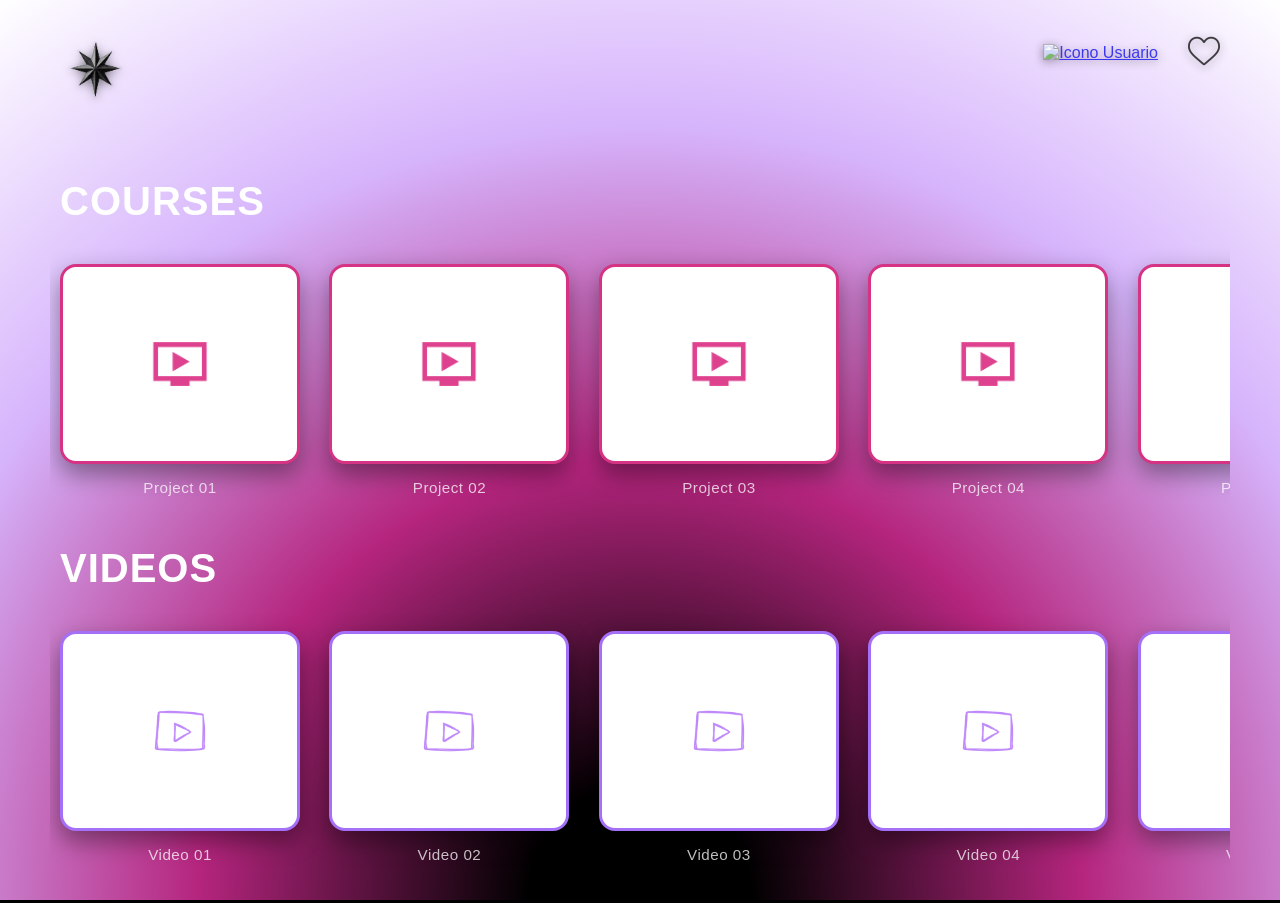
==== finance content.html @ a4b008ca "New pages added" ====
<!DOCTYPE html>
<html lang="es">
<head>
    <meta charset="UTF-8">
    <title>True North - Showcase</title>
    <link rel="stylesheet" href="style.css">
</head>
<body>

    <header class="split-header">
        <div class="header-left">
            <a href="index.html" class="logo-star-btn" title="Ir al Inicio">
                <img src="Photos/vintage star.png" alt="True North Star" class="star-icon-nav">
            </a>
        </div>

        <div class="header-right">
            <a href="index.html" class="corner-btn" title="Ir al Inicio">
                <img src="Photos/User.png" alt="Icono Usuario">
            </a>
            <a href="professional-skills.html" class="corner-btn" title="Ver Habilidades">
                <img src="Photos/1077035.png" alt="Icono Derecho">
            </a>
        </div>
    </header>

    <main class="showcase-container">
        
        <!-- ================= SECCIÓN: COURSES ================= -->
        <h2 class="section-title-courses">Courses</h2>

        <section class="horizontal-scroll-wrapper">
            <div class="card-item">
                <a href="#" class="rectangle-button">
                    <div class="card-inner-bg">
                        <img src="Photos/media icon.png" alt="Icono Finanzas" class="card-icon">
                    </div>
                </a>
                <p class="card-caption">Project 01</p>
            </div>

            <div class="card-item">
                <a href="#" class="rectangle-button">
                    <div class="card-inner-bg">
                        <img src="Photos/media icon.png" alt="Icono Finanzas" class="card-icon">
                    </div>
                </a>
                <p class="card-caption">Project 02</p>
            </div>

            <div class="card-item">
                <a href="#" class="rectangle-button">
                    <div class="card-inner-bg">
                        <img src="Photos/media icon.png" alt="Icono Finanzas" class="card-icon">
                    </div>
                </a>
                <p class="card-caption">Project 03</p>
            </div>

            <div class="card-item">
                <a href="#" class="rectangle-button">
                    <div class="card-inner-bg">
                        <img src="Photos/media icon.png" alt="Icono Finanzas" class="card-icon">
                    </div>
                </a>
                <p class="card-caption">Project 04</p>
            </div>

            <div class="card-item">
                <a href="#" class="rectangle-button">
                    <div class="card-inner-bg">
                        <img src="Photos/media icon.png" alt="Icono Finanzas" class="card-icon">
                    </div>
                </a>
                <p class="card-caption">Project 05</p>
            </div>

            <div class="card-item">
                <a href="#" class="rectangle-button">
                    <div class="card-inner-bg">
                        <img src="Photos/media icon.png" alt="Icono Finanzas" class="card-icon">
                    </div>
                </a>
                <p class="card-caption">Project 06</p>
            </div>

            <!-- Fila simplificada para optimizar espacio en este bloque, mantén tus 12 tarjetas aquí -->
            <div class="card-item">
                <a href="javascript:void(0);" class="rectangle-button card-disabled">
                    <div class="card-inner-bg">
                        <img src="Photos/media icon.png" alt="Icono Finanzas" class="card-icon">
                    </div>
                    <div class="overlay-coming-soon">
                        <span>Coming Soon</span>
                    </div>
                </a>
                <p class="card-caption">Project 12</p>
            </div>
        </section>

        <!-- ================= NUEVA SECCIÓN: VIDEOS ================= -->
        <h2 class="section-title-videos">Videos</h2>

        <section class="horizontal-scroll-wrapper">
            <!-- Añadimos la clase 'video-card' para aplicar el nuevo tono de marco e icono -->
            <div class="card-item">
                <a href="#" class="rectangle-button video-card">
                    <div class="card-inner-bg">
                        <img src="Photos/youtube.png" alt="Icono Video" class="card-icon video-icon">
                    </div>
                </a>
                <p class="card-caption">Video 01</p>
            </div>

            <div class="card-item">
                <a href="#" class="rectangle-button video-card">
                    <div class="card-inner-bg">
                        <img src="Photos/youtube.png" alt="Icono Video" class="card-icon video-icon">
                    </div>
                </a>
                <p class="card-caption">Video 02</p>
            </div>

            <div class="card-item">
                <a href="#" class="rectangle-button video-card">
                    <div class="card-inner-bg">
                        <img src="Photos/youtube.png" alt="Icono Video" class="card-icon video-icon">
                    </div>
                </a>
                <p class="card-caption">Video 03</p>
            </div>

            <div class="card-item">
                <a href="#" class="rectangle-button video-card">
                    <div class="card-inner-bg">
                        <img src="Photos/youtube.png" alt="Icono Video" class="card-icon video-icon">
                    </div>
                </a>
                <p class="card-caption">Video 04</p>
            </div>

            <div class="card-item">
                <a href="#" class="rectangle-button video-card">
                    <div class="card-inner-bg">
                        <img src="Photos/youtube.png" alt="Icono Video" class="card-icon video-icon">
                    </div>
                </a>
                <p class="card-caption">Video 05</p>
            </div>

            <div class="card-item">
                <a href="#" class="rectangle-button video-card">
                    <div class="card-inner-bg">
                        <img src="Photos/youtube.png" alt="Icono Video" class="card-icon video-icon">
                    </div>
                </a>
                <p class="card-caption">Video 06</p>
            </div>
        </section>

        <!-- Divisor inferior para la sección de Videos -->
        <div class="section-divider-videos"></div>

    </main>

</body>
</html>
---- style.css ----
/* --- Estilos Generales --- */
* {
    box-sizing: border-box;
    margin: 0;
    padding: 0;
}

body {
    font-family: forma-djr-deck, sans-serif;
font-style: normal;
font-weight: 500;
    color: #ffffff;
    min-height: 100vh;
    padding: 10px;
    display: flex;
    flex-direction: column;
    align-items: center;
    position: relative;
    overflow-x: hidden;

    /* --- DEGRADADO AJUSTADO: MÁS NEGRO Y MORADO, MENOS BLANCO --- */
    background-color: #000000;
    background-image: radial-gradient(
        circle at center bottom, 
        #000000 0%, 
        #000000 10%,    /* El negro puro se mantiene firme hasta el 40% */
        #b5257e 40%,    /* Transición hacia un morado más vibrante e intenso */
        #d6b4fc 70%,    /* El morado claro se expande casi hasta el final */
        #ffffff 100%    /* El blanco queda reducido solo al borde superior */
    );
    background-attachment: fixed;
}

/* --- Contenedor Principal --- */
main {
    width: 100%;
    max-width: 1200px; 
    display: flex;
    flex-direction: column;
    align-items: center;
}

/* --- CONFIGURACIÓN DE LOS NUEVOS BOTONES DE IMAGEN --- */

header .corner-btn {
    position: absolute;
    top: 25px; /* Alineado con la altura de tu H1 */
    display: inline-block;
    transition: transform 0.3s ease, filter 0.3s ease;
    cursor: pointer;
    z-index: 10;
}

/* Posicionamiento individual */
header .left-btn {
    left: 20px;
}

header .right-btn {
    right: 20px;
}

/* Control del tamaño de las imágenes cargadas */
header .corner-btn img {
    width: 32px;  /* Tamaño ideal para que parezcan iconos de interfaz */
    height: 32px;
    object-fit: contain;
    /* Opacidad inicial ligera para que se mezclen bien con el degradado */
    opacity: 0.8; 
    filter: drop-shadow(0px 2px 5px rgba(0, 0, 0, 0.5));
    transition: opacity 0.3s ease;
}

/* --- EFECTOS INTERACTIVOS (HOVER) --- */
header .corner-btn:hover {
    transform: scale(1.15); /* Se engrandece sutilmente al pasar el cursor */
}

header .corner-btn:hover img {
    opacity: 1; /* Brilla al 100% al interactuar */
    filter: drop-shadow(0px 4px 10px rgba(181, 37, 126, 0.6)); /* Destello morado sutil */
}

/* --- Sección del Logo --- */
.logo-section {
    margin-top: 20px;    /* Reducido para subir el logotipo */
    margin-bottom: 30px;  /* Ajustado sutilmente */
    display: flex;
    flex-direction: column;
    align-items: center; 
    text-align: center;  
}

.logo-section h1 {
    font-family: ciclo-display, sans-serif; 
    font-style: normal;
    font-weight: 900; 
    font-size: 4rem; 
    letter-spacing: -1px; 
    color: #ffffff; 
    margin-top: 10px;
    text-transform: uppercase; 
}

/* --- Nuevo estilo para el enlace del título principal --- */
.logo-section h1 .brand-link {
    text-decoration: none;
    color: #ffffff;
    display: inline-block; /* Necesario para que la animación de escala funcione correctamente */
    transition: transform 0.4s cubic-bezier(0.25, 1, 0.5, 1), text-shadow 0.4s ease;
}

/* --- Efecto Espacial al pasar el ratón (Hover) --- */
.logo-section h1 .brand-link:hover {
    /* Hace que el texto se engrandezca un 8% */
    transform: scale(1.08); 
    
    /* Brillo espacial: capas de sombras de luz turquesa, azul y rosa que imitan una nebulosa */
    text-shadow: 
        0 0 10px rgba(255, 255, 255, 0.9), 
        0 0 20px rgba(24, 212, 233, 0.8),  /* Brillo Turquesa */
        0 0 30px rgba(31, 111, 232, 0.6),  /* Brillo Azul */
        0 0 40px rgba(181, 37, 126, 0.5); /* Destello Rosa */
}

/* --- Icono de Estrella (Logo) --- */
.star-icon {
    width: 110px;  /* Ajuste de tamaño idóneo para la cabecera */
    height: 110px;
    object-fit: contain;
    margin-bottom: 5px;
    display: inline-block;
    
    /* Transición fluida para el efecto de agrandado y luces */
    transition: transform 0.4s cubic-bezier(0.25, 1, 0.5, 1), filter 0.4s ease;
    
    /* Filtro base sutil para que se integre con el fondo */
    filter: brightness(0.9) drop-shadow(0 2px 5px rgba(0, 0, 0, 0.5));
}

/* EFECTO INTERACTIVO: Iluminación de la estrella al hacer hover en el logo */
.logo-section:hover .star-icon {
    /* La estrella aumenta un 8% su tamaño en sintonía con el texto */
    transform: scale(1.08);
    
    /* Usamos drop-shadow para que el aura de luz envuelva el contorno de tu estrella.
       Mantiene la paleta de colores cósmicos de tu web: blanco, turquesa, azul y rosa */
    filter: brightness(1)
            drop-shadow(0 0 6px rgba(255, 255, 255, 0.9))
            drop-shadow(0 0 12px rgba(24, 212, 233, 0.75))
            drop-shadow(0 0 18px rgba(31, 111, 232, 0.55))
            drop-shadow(0 0 25px rgba(181, 37, 126, 0.45));
}

/* --- Navegación --- */
nav {
    margin-bottom: 40px;
    width: 100%;
}

nav ul {
    list-style: none;
    display: flex;
    justify-content: space-between; 
    align-items: center;
    max-width: 800px;               
    margin: 0 auto;
}

nav a, nav strong {
    font-family: ciclo-display, sans-serif; 
    text-transform: uppercase;              
    font-size: 0.95rem;                     
    letter-spacing: 1.5px;                  
    text-decoration: none;
    color: rgba(255, 255, 255, 0.8);
    font-weight: 900;                       
    padding: 6px 16px;                      
    display: inline-block;
    
    /* MODIFICADO: Ajustamos la transición para que el cambio de escala y el text-shadow 
       sean suaves y fluidos, idénticos a los del logo principal */
    transition: transform 0.4s cubic-bezier(0.25, 1, 0.5, 1), color 0.3s ease, text-shadow 0.4s ease;
}

/* MODIFICADO: Efecto interactivo cósmico idéntico al logotipo principal */
nav a:hover {
    color: #ffffff;
    
    /* Hace que el texto se engrandezca sutilmente al pasar el cursor (5%) */
    transform: scale(1.05);
    
    /* Brillo de nebulosa espacial: Capas turquesa, azul y rosa */
    text-shadow: 
        0 0 10px rgba(255, 255, 255, 0.9), 
        0 0 15px rgba(24, 212, 233, 0.75),  /* Brillo Turquesa */
        0 0 22px rgba(31, 111, 232, 0.55),  /* Brillo Azul */
        0 0 30px rgba(181, 37, 126, 0.45); /* Destello Rosa */
}

/* Estado seleccionado (Fondo oscuro redondeado) */
nav strong {
    background-color: #1a191d;
    color: #ffffff;
    border-radius: 14px;                    
    
    /* NUEVO: Un ligero brillo base en el botón seleccionado para denotar 
       su importancia y mantener la atmósfera de iluminación de la web */
    text-shadow: 0 0 8px rgba(255, 255, 255, 0.4);
    box-shadow: 0 0 15px rgba(181, 37, 126, 0.15);
}

/* --- Botón de Imagen y Efectos --- */
a.image-button {
    display: block;
    width: 100%;
    max-width: 1200px; 
    margin: 0 auto 35px auto;
    text-decoration: none;
    background: transparent;
    transition: transform 0.5s cubic-bezier(0.25, 1, 0.5, 1);
    
    /* NUEVO: Permite posicionar el texto de forma absoluta respecto al contenedor */
    position: relative; 
}

.hero-image {
    width: 100%; 
    height: auto;             
    aspect-ratio: 21 / 9;     
    object-fit: cover; 
    display: block;
    border-radius: 16px;
    box-shadow: 0 10px 30px rgba(0, 0, 0, 0.4);
    
    -webkit-mask-image: linear-gradient(to bottom, rgba(0, 0, 0, 1) 50%, rgba(0, 0, 0, 0) 100%);
    mask-image: linear-gradient(to bottom, rgba(0, 0, 0, 1) 50%, rgba(0, 0, 0, 0) 100%);
    
    transition: box-shadow 0.5s ease, filter 0.5s ease;
    filter: brightness(1) contrast(1); 
}

a.image-button:hover {
    transform: scale(1.015);
}

a.image-button:hover .hero-image {
    /* Reducimos un poco más el brillo (de 0.8 a 0.5) al hacer hover 
       para que el texto blanco destaque perfectamente y sea legible */
    filter: brightness(0.5) contrast(1.05); 
    
    box-shadow: 0 15px 35px rgba(0, 0, 0, 0.6), 
                0 0 20px rgba(255, 255, 255, 0.05), 
                0 -5px 25px rgba(48, 38, 133, 0.15); 
}

/* NUEVO: Estilos para el texto superpuesto */
.hover-text {
    /* Tipografía acorde a los menús de tu página */
    font-family: ciclo-display, sans-serif;
    font-weight: 900;
    text-transform: uppercase;
    font-size: 1.5rem;
    letter-spacing: 2px;
    color: #ffffff;
    
    /* Centrado absoluto en medio del contenedor de la imagen */
    position: absolute;
    top: 50%;
    left: 50%;
    transform: translate(-50%, -50%) scale(0.9);
    
    /* Estado inicial: Invisible */
    opacity: 0;
    pointer-events: none; /* Evita que interfiera con el cursor */
    
    /* Transición suave para la aparición y un leve efecto de escala */
    transition: opacity 0.4s ease, transform 0.4s cubic-bezier(0.25, 1, 0.5, 1);
    
    /* Sombra sutil para asegurar contraste con cualquier fondo */
    text-shadow: 0 4px 12px rgba(0, 0, 0, 0.7);
}

/* NUEVO: Mostrar el texto al pasar el ratón por el contenedor */
a.image-button:hover .hover-text {
    opacity: 1;
    transform: translate(-50%, -50%) scale(1); /* Sube ligeramente a su tamaño original */
}

/* --- Textos --- */
.content-text {
    font-size: 0.80rem;
    line-height: 1.3;
    width: 100%;
    max-width: 1500px; 
    color: rgba(255, 255, 255, 0.9);
    margin: 0 auto 40px auto;
    text-align: center; 
}

/* --- Bloque de Anuncio Importante (Index) --- */
.announcement-box {
    width: 100%;
    max-width: 800px; /* Al ser un aviso, se lee mejor si es un poco más estrecho */
    margin: 30px auto 50px auto;
    padding: 24px 30px;
    background-color: rgba(26, 25, 29, 0.6); /* El mismo fondo oscuro de tus botones seleccionados */
    border: 1px solid rgba(181, 37, 126, 0.3); /* Un borde fino con tu morado vibrante */
    border-radius: 16px;
    text-align: center;
    box-shadow: 0 8px 32px rgba(0, 0, 0, 0.3);
    backdrop-filter: blur(4px); /* Efecto sutil de cristal esmerilado sobre el degradado */
}

/* Pequeña etiqueta superior que dice "Notice" o "Important" */
.announcement-badge {
    font-family: ciclo-display, sans-serif; /* Mantiene la identidad de tu marca */
    font-weight: 900;
    font-size: 0.75rem;
    letter-spacing: 2px;
    text-transform: uppercase;
    color: #d6b4fc; /* Morado claro para dar contraste */
    background: rgba(181, 37, 126, 0.2);
    padding: 4px 12px;
    border-radius: 20px;
    display: inline-block;
    margin-bottom: 14px;
}

.welcome-text {
    /* Tipografía secundaria muy limpia y legible para comunicados profesionales */
    font-family: forma-djr-deck, sans-serif;
    font-style: normal;
    font-weight: 500;
    font-size: 1.1rem; /* Ligeramente más pequeño que antes para que no compita con los títulos principales */
    line-height: 1.5;
    color: rgba(255, 255, 255, 0.95);
    margin: 0;
}

/* --- Nueva Cabecera Distribución en Extremos --- */
.split-header {
    width: 100%;
    max-width: 1200px;
    padding: 25px 20px 10px 20px;
    display: block;
    clear: both;
}

.header-left {
    float: left;
}

.header-right {
    float: right;
    text-align: right;
    display: flex; /* Alineación moderna en línea para los botones */
    align-items: center;
    gap: 30px; /* AUMENTADO: Espaciado generoso y elegante entre los dos iconos */
}

/* Forzamos a que en esta pantalla los botones limpien el absoluto previo */
.header-right .corner-btn {
    position: relative !important; 
    top: auto !important;
    left: auto !important;
    right: auto !important;
    display: inline-block;
    cursor: pointer;
    z-index: 10;
    transition: transform 0.2s cubic-bezier(0.25, 1, 0.5, 1);
}

/* Control del tamaño y opacidad de las imágenes de control */
.header-right .corner-btn img {
    width: 32px;  
    height: 32px;
    object-fit: contain;
    opacity: 0.75; 
    filter: drop-shadow(0px 2px 5px rgba(0, 0, 0, 0.5));
    transition: opacity 0.3s ease, filter 0.3s ease;
}

/* --- EFECTOS INTERACTIVOS (HOVER Y CLICK) --- */
.header-right .corner-btn:hover {
    transform: scale(1.15); /* Se engrandece sutilmente al posar el cursor */
}

.header-right .corner-btn:hover img {
    opacity: 1; /* Brilla al 100% al interactuar */
    filter: drop-shadow(0px 4px 12px rgba(181, 37, 126, 0.7)); /* Destello morado de marca */
}

/* NUEVO: Comportamiento físico de botón real al hacer click */
.header-right .corner-btn:active {
    transform: scale(0.95); /* El botón se hunde sutilmente al presionarlo */
}

/* Icono Estrella de Navegación Izquierda */
.star-icon-nav {
    width: 70px; /* Ajustado para equilibrar visualmente con los botones derechos */
    height: 70px;
    object-fit: contain;
    transition: transform 0.3s cubic-bezier(0.25, 1, 0.5, 1), filter 0.3s ease;
    filter: brightness(0.9) drop-shadow(0 2px 5px rgba(0, 0, 0, 0.5));
}

.logo-star-btn:hover .star-icon-nav {
    transform: scale(1.1);
    filter: brightness(1)
            drop-shadow(0 0 8px rgba(255, 255, 255, 0.9))
            drop-shadow(0 0 15px rgba(24, 212, 233, 0.7));
}

.logo-star-btn:active .star-icon-nav {
    transform: scale(0.95);
}

/* --- Contenedor Principal del Carrusel --- */
.showcase-container {
    width: 100%;
    max-width: 1300px;
    margin-top: 60px;
    padding: 0 40px;
}

/* Fila Desplazable Horizontalmente */
.horizontal-scroll-wrapper {
    width: 100%;
    white-space: nowrap; /* Fuerza a todos los elementos a alinearse en una sola fila */
    overflow-x: auto;    /* Habilita la barra de desplazamiento horizontal nativa */
    overflow-y: hidden;
    padding: 30px 10px;
    
    /* Configuración para un scroll fluido en trackpads y móviles */
    scroll-behavior: smooth;
    -webkit-overflow-scrolling: touch; 
}

/* Ocultar barra de desplazamiento visual para mantener la estética limpia */
.horizontal-scroll-wrapper::-webkit-scrollbar {
    height: 6px;
}
.horizontal-scroll-wrapper::-webkit-scrollbar-track {
    background: rgba(0, 0, 0, 0.1);
}
.horizontal-scroll-wrapper::-webkit-scrollbar-thumb {
    background: rgba(181, 37, 126, 0.3);
    border-radius: 10px;
}

/* --- Módulos de Tarjeta Individuales --- */
.card-item {
    display: inline-block; /* Permite la fila infinita horizontal */
    width: 240px;          /* Ancho de cada botón rectangular */
    margin-right: 25px;    /* Separación entre rectángulos */
    vertical-align: top;
    text-align: center;
}

/* --- El Botón Rectangular Interactiva (Actualizado) --- */
.rectangle-button {
    display: block;
    width: 100%;
    height: 200px;        /* Proporción estilizada vertical */
    border-radius: 16px;
    background-color: #ffffff; /* Fondo completamente blanco pedido */
    border: 3px solid #d63384; /* Pequeño marco morado-rosado */
    box-shadow: 0 10px 25px rgba(0, 0, 0, 0.4);
    overflow: hidden;
    transition: transform 0.4s cubic-bezier(0.25, 1, 0.5, 1), border-color 0.4s ease, box-shadow 0.4s ease;
}

/* Contenedor interno para centrar el nuevo icono */
.card-inner-bg {
    width: 100%;
    height: 100%;
    display: flex;
    align-items: center;
    justify-content: center;
    background: transparent; /* Mantiene el fondo blanco limpio */
}

/* Estilos para tu nuevo icono */
.card-icon {
    width: 60px;  /* Tamaño ajustado para que luzca equilibrado en el cuadro */
    height: 60px;
    object-fit: contain;
    opacity: 0.9;
    
    /* FILTRO MÁGICO: Transforma el color NEGRO del icono original a un tono morado-rosado */
    filter: invert(28%) sepia(85%) saturate(2410%) hue-rotate(312deg) brightness(89%) contrast(92%);
    transition: transform 0.3s ease, filter 0.3s ease;
}

/* --- Efecto de Interacción (Hover) --- */
.rectangle-button:hover {
    transform: translateY(-8px); /* Eleva la tarjeta */
    border-color: #e03391;       /* El marco se vuelve sutilmente más brillante */
    box-shadow: 0 15px 30px rgba(214, 51, 132, 0.35), 0 0 15px rgba(214, 51, 132, 0.1);
}

/* El icono reacciona ligeramente al pasar el cursor sobre el cuadro */
.rectangle-button:hover .card-icon {
    transform: scale(1.08); /* Crece sutilmente */
    /* Mantiene el tono morado rosado con un toque extra de viveza en hover */
    filter: invert(32%) sepia(90%) saturate(3000%) hue-rotate(312deg) brightness(95%) contrast(92%);
}

/* Texto debajo del rectángulo */
.card-caption {
    margin-top: 15px;
    font-family: forma-djr-deck, sans-serif;
    font-size: 0.95rem;
    font-weight: 500;
    letter-spacing: 0.5px;
    color: rgba(255, 255, 255, 0.75);
    white-space: normal; 
    transition: color 0.3s ease;
}

.card-item:hover .card-caption {
    color: #ffffff; /* El texto se aclara al hacer hover */
}

/* --- NUEVO: Título para la sección de Cursos --- */
.section-title-courses {
    font-family: ciclo-display, sans-serif; /* Misma tipografía que el título principal */
    font-style: normal;
    font-weight: 900;
    font-size: 2.5rem; /* Tamaño intermedio y balanceado */
    letter-spacing: 1px;
    color: #ffffff;
    text-transform: uppercase;
    text-align: left; /* Alineado a la izquierda para enmarcar el inicio del carrusel */
    width: 100%;
    padding-left: 10px;
    margin-bottom: 10px; /* Espaciado antes de que empiece el carrusel */
    
    /* Efecto de transición para el hover */
    transition: transform 0.4s cubic-bezier(0.25, 1, 0.5, 1), text-shadow 0.4s ease;
}

/* --- NUEVO: Línea divisoria de sección elegante --- */
.section-divider-courses {
    width: 100%;
    height: 2px;
    margin-top: 25px; /* Espacio con respecto a los textos de abajo de los rectángulos */
    margin-bottom: 40px;
    
    /* Degradado lineal: El morado rosado de tu marca en el centro, desvaneciéndose hacia los extremos */
    background: linear-gradient(
        to right, 
        rgba(181, 37, 126, 0) 0%, 
        rgba(214, 51, 132, 0.8) 20%, 
        rgba(214, 51, 132, 1) 50%, 
        rgba(214, 51, 132, 0.8) 80%, 
        rgba(181, 37, 126, 0) 100%
    );
    
    /* Añade un sutil resplandor de fondo que acompaña la estética de luz de la web */
    box-shadow: 0 0 8px rgba(214, 51, 132, 0.4);
}

/* --- NUEVO: Estilos para el estado "Coming Soon" en el último cuadro --- */

/* Posicionamiento relativo necesario en el botón para contener la capa absoluta */
.rectangle-button.card-disabled {
    position: relative;
    cursor: default; /* Cambia el cursor a normal para indicar que no es interactivo */
}

/* Capa oscura superpuesta */
.overlay-coming-soon {
    position: absolute;
    top: 0;
    left: 0;
    width: 100%;
    height: 100%;
    
    /* Fondo oscuro semi-transparente que opaca el blanco y el icono de abajo */
    background-color: rgba(15, 14, 18, 0.75); 
    
    /* Centrado absoluto del texto utilizando Flexbox */
    display: flex;
    align-items: center;
    justify-content: center;
    
    /* Efecto de desenfoque de cristal esmerilado para suavizar lo que hay detrás */
    backdrop-filter: blur(2px);
    
    z-index: 5;
    transition: background-color 0.4s ease;
}

/* Texto "Coming Soon" */
.overlay-coming-soon span {
    font-family: forma-djr-deck, sans-serif; /* Tipografía secundaria limpia */
    font-weight: 700;
    font-size: 1.1rem;
    letter-spacing: 1.5px;
    text-transform: uppercase;
    color: #ffffff; /* Letras blancas para excelente contraste */
    
    /* Sombra de texto sutil para darle presencia */
    text-shadow: 0 2px 8px rgba(0, 0, 0, 0.8);
    
    /* Un ligero toque del morado-rosado en el texto para que juegue con el marco */
    border-bottom: 2px solid #d63384;
    padding-bottom: 4px;
}

/* --- ANULACIÓN Y AJUSTE DE HOVER PARA EL CUADRO DESACTIVADO --- */

/* Evitamos que este cuadro se eleve o cambie drásticamente en hover */
.rectangle-button.card-disabled:hover {
    transform: none; /* No se levanta hacia arriba */
    border-color: #d63384; /* Mantiene el marco morado rosado original fijo */
    box-shadow: 0 10px 25px rgba(0, 0, 0, 0.4); /* Mantiene la sombra base */
}

/* Evitamos que el icono del fondo crezca o brille */
.rectangle-button.card-disabled:hover .card-icon {
    transform: none;
    filter: invert(28%) sepia(85%) saturate(2410%) hue-rotate(312deg) brightness(89%) contrast(92%);
    opacity: 0.5; /* Lo dejamos aún más opaco en este cuadro */
}

/* Efecto visual leve: la capa se oscurece un poco más si el usuario pasa el mouse */
.rectangle-button.card-disabled:hover .overlay-coming-soon {
    background-color: rgba(10, 9, 12, 0.85);
}

/* ================= ESTILOS PARA LA SECCIÓN DE VIDEOS ================= */

/* Título de la sección Videos (Misma estructura que Courses) */
.section-title-videos {
    font-family: ciclo-display, sans-serif;
    font-style: normal;
    font-weight: 900;
    font-size: 2.5rem;
    letter-spacing: 1px;
    color: #ffffff;
    text-transform: uppercase;
    text-align: left;
    width: 100%;
    padding-left: 10px;
    margin-top: 20px;
    margin-bottom: 10px;
    transition: transform 0.4s cubic-bezier(0.25, 1, 0.5, 1), text-shadow 0.4s ease;
}

.section-title-videos:hover {
    transform: scale(1.03) translateX(5px);
    /* Aura adaptada: destello blanco y morado violeta */
    text-shadow: 
        0 0 10px rgba(255, 255, 255, 0.8), 
        0 0 18px rgba(163, 112, 247, 0.7),  
        0 0 25px rgba(181, 37, 126, 0.4);  
}

/* Modificación de marco para las tarjetas de video (Tono Morado-Violeta) */
.rectangle-button.video-card {
    border: 3px solid #a370f7; /* Tono ligeramente distinto al anterior */
}

.rectangle-button.video-card:hover {
    border-color: #b78cf7; /* Brillo morado más claro en hover */
    box-shadow: 0 15px 30px rgba(163, 112, 247, 0.35), 0 0 15px rgba(163, 112, 247, 0.1);
}

/* Filtro de color para el icono de la sección Videos */
.card-icon.video-icon {
    /* Convierte el icono negro original en un tono morado-violeta equilibrado con el marco */
    filter: invert(53%) sepia(81%) saturate(1469%) hue-rotate(224deg) brightness(99%) contrast(98%);
}

.rectangle-button.video-card:hover .card-icon.video-icon {
    /* Variación sutil de intensidad de color al interactuar */
    filter: invert(60%) sepia(90%) saturate(2000%) hue-rotate(224deg) brightness(102%) contrast(98%);
}
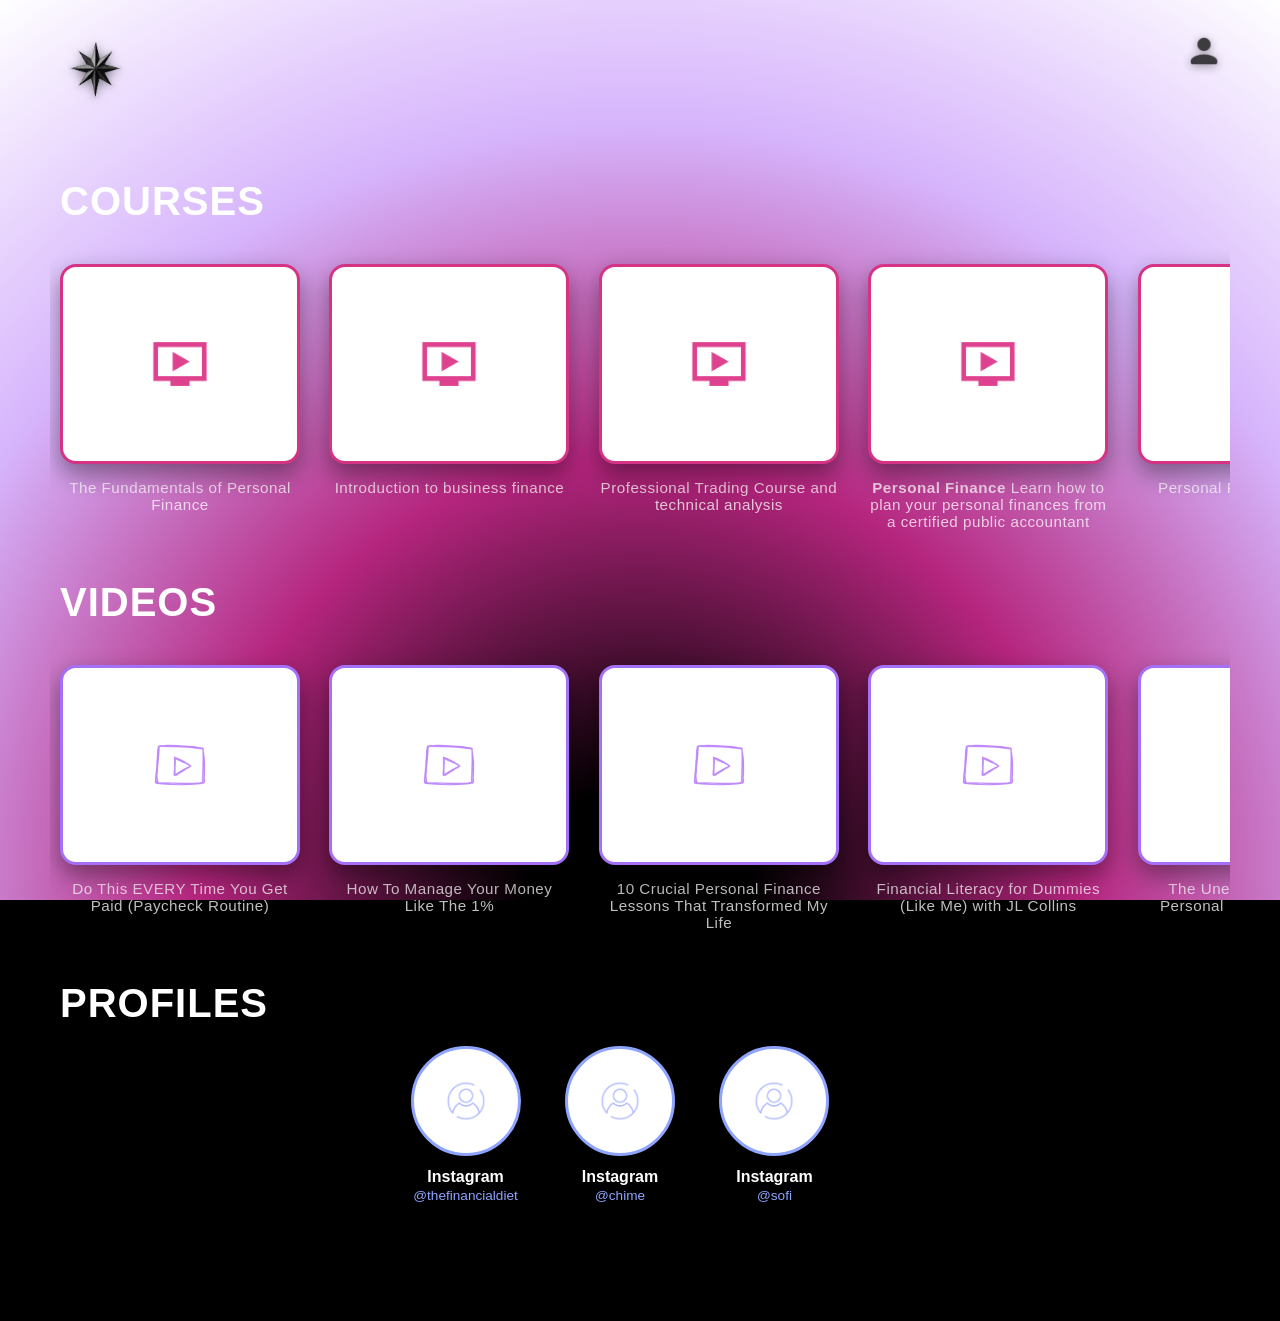
==== commit 3ad9b776: "Corrected errors progress bar wasnt loading progress and the user icon wasnt showing on some pages" ====
--- a/finance content.html
+++ b/finance content.html
@@ -15,12 +15,10 @@
         </div>
 
         <div class="header-right">
-            <a href="index.html" class="corner-btn" title="Ir al Inicio">
-                <img src="Photos/User.png" alt="Icono Usuario">
+            <a href="User.html" class="corner-btn" title="Ir al Inicio">
+                <img src="Photos/user.png" alt="Icono Usuario">
             </a>
-            <a href="professional-skills.html" class="corner-btn" title="Ver Habilidades">
-                <img src="Photos/1077035.png" alt="Icono Derecho">
-            </a>
+            
         </div>
     </header>
 
@@ -30,58 +28,107 @@
         <h2 class="section-title-courses">Courses</h2>
 
         <section class="horizontal-scroll-wrapper">
-            <div class="card-item">
-                <a href="#" class="rectangle-button">
-                    <div class="card-inner-bg">
-                        <img src="Photos/media icon.png" alt="Icono Finanzas" class="card-icon">
-                    </div>
-                </a>
-                <p class="card-caption">Project 01</p>
-            </div>
-
-            <div class="card-item">
-                <a href="#" class="rectangle-button">
-                    <div class="card-inner-bg">
-                        <img src="Photos/media icon.png" alt="Icono Finanzas" class="card-icon">
-                    </div>
-                </a>
-                <p class="card-caption">Project 02</p>
-            </div>
-
-            <div class="card-item">
-                <a href="#" class="rectangle-button">
-                    <div class="card-inner-bg">
-                        <img src="Photos/media icon.png" alt="Icono Finanzas" class="card-icon">
-                    </div>
-                </a>
-                <p class="card-caption">Project 03</p>
-            </div>
-
-            <div class="card-item">
-                <a href="#" class="rectangle-button">
-                    <div class="card-inner-bg">
-                        <img src="Photos/media icon.png" alt="Icono Finanzas" class="card-icon">
-                    </div>
-                </a>
-                <p class="card-caption">Project 04</p>
-            </div>
-
-            <div class="card-item">
-                <a href="#" class="rectangle-button">
-                    <div class="card-inner-bg">
-                        <img src="Photos/media icon.png" alt="Icono Finanzas" class="card-icon">
-                    </div>
-                </a>
-                <p class="card-caption">Project 05</p>
-            </div>
-
-            <div class="card-item">
-                <a href="#" class="rectangle-button">
-                    <div class="card-inner-bg">
-                        <img src="Photos/media icon.png" alt="Icono Finanzas" class="card-icon">
-                    </div>
-                </a>
-                <p class="card-caption">Project 06</p>
+            
+            <!-- Cuadro 01: Vinculado a un sitio web de tu elección y con imagen de fondo personalizada -->
+            <div class="card-item">
+                <a href="https://www.coursera.org/specializations/personal-finance-fundamentals" class="rectangle-button" style="--bg-image: url('Photos/Coursera.jpg');">
+                    <div class="card-inner-bg">
+                        <img src="Photos/media icon.png" alt="Icono Finanzas" class="card-icon">
+                    </div>
+                </a>
+                <p class="card-caption">The Fundamentals of Personal Finance</p>
+            </div>
+
+            <!-- Cuadro 02: Vinculado a otra web y con otra imagen trasera de fondo -->
+            <div class="card-item">
+                <a href="https://www.coursera.org/learn/wharton-finance" class="rectangle-button" style="--bg-image: url('Photos/Coursera.jpg');">
+                    <div class="card-inner-bg">
+                        <img src="Photos/media icon.png" alt="Icono Finanzas" class="card-icon">
+                    </div>
+                </a>
+                <p class="card-caption">Introduction to business finance</p>
+            </div>
+
+            <div class="card-item">
+                <a href="https://www.udemy.com/course/curso-de-trading-master-trader/?couponCode=PMNVD2525" class="rectangle-button" style="--bg-image: url('Photos/Udemy.png');">
+                    <div class="card-inner-bg">
+                        <img src="Photos/media icon.png" alt="Icono Finanzas" class="card-icon">
+                    </div>
+                </a>
+                <p class="card-caption">Professional Trading Course and technical analysis</p>
+            </div>
+
+            <div class="card-item">
+                <a href="https://www.snuexchange.com" class="rectangle-button" style="--bg-image: url('Photos/Udemy.png');">
+                    <div class="card-inner-bg">
+                        <img src="Photos/media icon.png" alt="Icono Finanzas" class="card-icon">
+                    </div>
+                </a>
+                <p class="card-caption"><strong>Personal Finance</strong>
+Learn how to plan your personal finances from a certified public accountant</p>
+            </div>
+
+            <div class="card-item">
+                <a href="https://www.udemy.com/course/personal-finance-for-young-adults/?couponCode=PMNVD2525" class="rectangle-button" style="--bg-image: url('Photos/Udemy.png');">
+                    <div class="card-inner-bg">
+                        <img src="Photos/media icon.png" alt="Icono Finanzas" class="card-icon">
+                    </div>
+                </a>
+                <p class="card-caption">Personal Finance for Young Adults</p>
+            </div>
+
+            <div class="card-item">
+                <a href="https://www.edx.org/learn/business-administration/columbia-university-risk-return" class="rectangle-button" style="--bg-image: url('Photos/edx.png');">
+                    <div class="card-inner-bg">
+                        <img src="Photos/media icon.png" alt="Icono Finanzas" class="card-icon">
+                    </div>
+                </a>
+                <p class="card-caption"><strong>ColumbiaX: Risk & Return</strong>
+Learn how to measure the risk and return of equity and debt</p>
+            </div>
+            <div class="card-item">
+                <a href="https://www.edx.org/certificates/professional-certificate/new-york-institute-finance-introduction-to-finance-entrepreneurship" class="rectangle-button" style="--bg-image: url('Photos/edx.png');">
+                    <div class="card-inner-bg">
+                        <img src="Photos/media icon.png" alt="Icono Finanzas" class="card-icon">
+                    </div>
+                </a>
+                <p class="card-caption">Introduction to Finance & Entrepreneurship</p>
+            </div>
+
+            <div class="card-item">
+                <a href="https://portal.bloombergforeducation.com/courses?course_category_id=11" class="rectangle-button" style="--bg-image: url('Photos/bloomberg.png');">
+                    <div class="card-inner-bg">
+                        <img src="Photos/media icon.png" alt="Icono Finanzas" class="card-icon">
+                    </div>
+                </a>
+                <p class="card-caption">Bloomberg Finance Fundamentals Certificate</p>
+            </div>
+
+            <div class="card-item">
+                <a href="https://www.coursera.org/learn/personal-finance-with-ai" class="rectangle-button" style="--bg-image: url('Photos/Coursera.jpg');">
+                    <div class="card-inner-bg">
+                        <img src="Photos/media icon.png" alt="Icono Finanzas" class="card-icon">
+                    </div>
+                </a>
+                <p class="card-caption">Personal Finance, Wealth Management, And Investing With AI</p>
+            </div>
+
+            <div class="card-item">
+                <a href="https://www.udemy.com/course/financial-literacy-for-beginners/?couponCode=PMNVD2525" class="rectangle-button" style="--bg-image: url('Photos/Coursera.jpg');">
+                    <div class="card-inner-bg">
+                        <img src="Photos/media icon.png" alt="Icono Finanzas" class="card-icon">
+                    </div>
+                </a>
+                <p class="card-caption">Beginner's Guide to Managing Money [Financial Literacy]</p>
+            </div>
+
+            <div class="card-item">
+                <a href="https://www.domestika.org/en/courses/543-managing-your-finances-as-a-creative-professional?gad_campaignid=22328335367&gad_source=1&gclid=Cj0KCQjwof_QBhCgARIsADaMzOeqdeVKTtKAJJz5yufoD0duBNjSAzeC4mSyK5ffnw9ipAtbAwt2tdIaAsLsEALw_wcB&mode=plus-trial&nb_adtype=&nb_ap=&nb_fii=&nb_kwd=&nb_li_ms=&nb_lp_ms=&nb_mi=&nb_mt=&nb_pc=&nb_pi=&nb_placement=&nb_ppi=&nb_ti=&nbt=nb%3Aadwords%3Ax%3A22328334671%3A%3A&utm_campaign=EN_WW_PMAX_TOPCOURSES_STARTTRIAL&utm_medium=cpc&utm_source=google" class="rectangle-button" style="--bg-image: url('Photos/domestika.jpg');">
+                    <div class="card-inner-bg">
+                        <img src="Photos/media icon.png" alt="Icono Finanzas" class="card-icon">
+                    </div>
+                </a>
+                <p class="card-caption">Managing your Finances as a Creative Professional</p>
             </div>
 
             <!-- Fila simplificada para optimizar espacio en este bloque, mantén tus 12 tarjetas aquí -->
@@ -94,74 +141,137 @@
                         <span>Coming Soon</span>
                     </div>
                 </a>
-                <p class="card-caption">Project 12</p>
+                <p class="card-caption">Coming Soon...</p>
             </div>
         </section>
 
         <!-- ================= NUEVA SECCIÓN: VIDEOS ================= -->
+
         <h2 class="section-title-videos">Videos</h2>
 
         <section class="horizontal-scroll-wrapper">
-            <!-- Añadimos la clase 'video-card' para aplicar el nuevo tono de marco e icono -->
-            <div class="card-item">
-                <a href="#" class="rectangle-button video-card">
-                    <div class="card-inner-bg">
-                        <img src="Photos/youtube.png" alt="Icono Video" class="card-icon video-icon">
-                    </div>
-                </a>
-                <p class="card-caption">Video 01</p>
-            </div>
-
-            <div class="card-item">
-                <a href="#" class="rectangle-button video-card">
-                    <div class="card-inner-bg">
-                        <img src="Photos/youtube.png" alt="Icono Video" class="card-icon video-icon">
-                    </div>
-                </a>
-                <p class="card-caption">Video 02</p>
-            </div>
-
-            <div class="card-item">
-                <a href="#" class="rectangle-button video-card">
-                    <div class="card-inner-bg">
-                        <img src="Photos/youtube.png" alt="Icono Video" class="card-icon video-icon">
-                    </div>
-                </a>
-                <p class="card-caption">Video 03</p>
-            </div>
-
-            <div class="card-item">
-                <a href="#" class="rectangle-button video-card">
-                    <div class="card-inner-bg">
-                        <img src="Photos/youtube.png" alt="Icono Video" class="card-icon video-icon">
-                    </div>
-                </a>
-                <p class="card-caption">Video 04</p>
-            </div>
-
-            <div class="card-item">
-                <a href="#" class="rectangle-button video-card">
-                    <div class="card-inner-bg">
-                        <img src="Photos/youtube.png" alt="Icono Video" class="card-icon video-icon">
-                    </div>
-                </a>
-                <p class="card-caption">Video 05</p>
-            </div>
-
-            <div class="card-item">
-                <a href="#" class="rectangle-button video-card">
-                    <div class="card-inner-bg">
-                        <img src="Photos/youtube.png" alt="Icono Video" class="card-icon video-icon">
-                    </div>
-                </a>
-                <p class="card-caption">Video 06</p>
+            
+            <!-- Video 01: Enlace a un video de YouTube de tu elección con su miniatura de fondo -->
+            <div class="card-item">
+                <a href="https://www.youtube.com/watch?v=IIKr2915l2g" class="rectangle-button video-card" style="--bg-image: url('Photos/1.png');">
+                    <div class="card-inner-bg">
+                        <img src="Photos/youtube.png" alt="Icono Video" class="card-icon video-icon">
+                    </div>
+                </a>
+                <p class="card-caption">Do This EVERY Time You Get Paid (Paycheck Routine)</p>
+            </div>
+
+            <!-- Video 02: Enlace a otro sitio o video con fondo personalizado -->
+            <div class="card-item">
+                <a href="https://https://www.youtube.com/watch?v=QThz1B8SHmc" class="rectangle-button video-card" style="--bg-image: url('Photos/2.png');">
+                    <div class="card-inner-bg">
+                        <img src="Photos/youtube.png" alt="Icono Video" class="card-icon video-icon">
+                    </div>
+                </a>
+                <p class="card-caption">How To Manage Your Money Like The 1%</p>
+            </div>
+
+            <div class="card-item">
+                <a href="https://www.youtube.com/watch?v=Izw-xaVkO0g" class="rectangle-button video-card" style="--bg-image: url('Photos/3.png');">
+                    <div class="card-inner-bg">
+                        <img src="Photos/youtube.png" alt="Icono Video" class="card-icon video-icon">
+                    </div>
+                </a>
+                <p class="card-caption">10 Crucial Personal Finance Lessons That Transformed My Life</p>
+            </div>
+
+            <div class="card-item">
+                <a href="https://www.youtube.com/watch?v=V360AygOv7A" class="rectangle-button video-card" style="--bg-image: url('Photos/4.png');">
+                    <div class="card-inner-bg">
+                        <img src="Photos/youtube.png" alt="Icono Video" class="card-icon video-icon">
+                    </div>
+                </a>
+                <p class="card-caption">Financial Literacy for Dummies (Like Me) with JL Collins</p>
+            </div>
+
+            <div class="card-item">
+                <a href="https://www.youtube.com/watch?v=_Zk31GLXFUs" class="rectangle-button video-card" style="--bg-image: url('Photos/5.png');">
+                    <div class="card-inner-bg">
+                        <img src="Photos/youtube.png" alt="Icono Video" class="card-icon video-icon">
+                    </div>
+                </a>
+                <p class="card-caption">The Unexpected Laws of Personal Finance - Morgan Housel</p>
+            </div>
+
+            <div class="card-item">
+                <a href="javascript:void(0);" class="rectangle-button video-card card-disabled">
+                    <div class="card-inner-bg">
+                        <img src="Photos/youtube.png" alt="Icono Video" class="card-icon video-icon">
+                    </div>
+                    <div class="overlay-coming-soon overlay-video">
+                        <span>Coming Soon</span>
+                    </div>
+                </a>
+                <p class="card-caption">Coming Soon...</p>
             </div>
         </section>
 
-        <!-- Divisor inferior para la sección de Videos -->
-        <div class="section-divider-videos"></div>
+
+
+
+        <h2 class="section-title-social">Profiles</h2>
+
+        <section class="social-links-container">
+
+    <div class="social-item">
+        <a href="https://www.instagram.com/thefinancialdiet?utm_source=ig_web_button_share_sheet&igsh=ZDNlZDc0MzIxNw==" class="circle-button" title="YouTube" style="--bg-image: url('Photos/a.jpg');">
+            <div class="circle-inner-bg">
+                <img src="Photos/user icon.png" alt="YouTube" class="social-icon">
+            </div>
+        </a>
+        <div class="social-info">
+            <p class="social-platform">Instagram</p>
+            <p class="social-handle">@thefinancialdiet</p>
+        </div>
+    </div>
+
+    <div class="social-item">
+        <a href="https://www.instagram.com/chime?utm_source=ig_web_button_share_sheet&igsh=ZDNlZDc0MzIxNw==" class="circle-button" title="LinkedIn" style="--bg-image: url('Photos/tu_imagen_linkedin.jpg');">
+            <div class="circle-inner-bg">
+                <img src="Photos/user icon.png" alt="LinkedIn" class="social-icon">
+            </div>
+        </a>
+        <div class="social-info">
+            <p class="social-platform">Instagram</p>
+            <p class="social-handle">@chime</p>
+        </div>
+    </div>
+
+    <div class="social-item">
+        <a href="https://www.instagram.com/sofi?utm_source=ig_web_button_share_sheet&igsh=ZDNlZDc0MzIxNw==" class="circle-button" title="Contacto" style="--bg-image: url('Photos/tu_imagen_contacto.jpg');">
+            <div class="circle-inner-bg">
+                <img src="Photos/user icon.png" alt="Contacto" class="social-icon">
+            </div>
+        </a>
+        <div class="social-info">
+            <p class="social-platform">Instagram</p>
+            <p class="social-handle">@sofi</p>
+        </div>
+
+</section>
+
+        <br>
+        <br>
+        <br>
+        <br>
+        <br>
+        <br>
+
 
     </main>
+    <script>
+document.querySelectorAll('.rectangle-button, .circle-button').forEach(element => {
+    element.addEventListener('click', () => {
+        let clicks = parseInt(localStorage.getItem('tn_clicks_finance') || '0');
+        localStorage.setItem('tn_clicks_finance', clicks + 1);
+    });
+});
+</script>
 
 </body>
 </html>
--- a/style.css
+++ b/style.css
@@ -458,17 +458,56 @@
     text-align: center;
 }
 
-/* --- El Botón Rectangular Interactiva (Actualizado) --- */
+/* --- El Botón Rectangular Interactiva (Actualizado con imagen trasera en Hover) --- */
 .rectangle-button {
     display: block;
     width: 100%;
-    height: 200px;        /* Proporción estilizada vertical */
+    height: 200px;        
     border-radius: 16px;
-    background-color: #ffffff; /* Fondo completamente blanco pedido */
-    border: 3px solid #d63384; /* Pequeño marco morado-rosado */
+    background-color: #ffffff; /* Fondo completamente blanco */
+    border: 3px solid #d63384; 
     box-shadow: 0 10px 25px rgba(0, 0, 0, 0.4);
+    
+    /* Requerido para posicionar la imagen absoluta ::before por detrás */
+    position: relative;
     overflow: hidden;
+    z-index: 1;
     transition: transform 0.4s cubic-bezier(0.25, 1, 0.5, 1), border-color 0.4s ease, box-shadow 0.4s ease;
+}
+
+/* Pseudo-elemento oculto que maneja la imagen en opacidad baja trasera */
+.rectangle-button::before {
+    content: "";
+    position: absolute;
+    top: 0;
+    left: 0;
+    width: 100%;
+    height: 100%;
+    
+    /* Llama a la variable --bg-image definida de forma individual en el HTML */
+    background-image: var(--bg-image);
+    background-size: cover;
+    background-position: center;
+    background-repeat: no-repeat;
+    
+    /* Estado inicial: invisible y escala reducida */
+    opacity: 0;
+    transform: scale(1.1);
+    
+    /* Capa inferior interna para quedar por detrás del icono */
+    z-index: -1; 
+    transition: opacity 0.4s ease, transform 0.5s cubic-bezier(0.25, 1, 0.5, 1);
+}
+
+/* Contenedor interno para centrar el icono */
+.card-inner-bg {
+    width: 100%;
+    height: 100%;
+    display: flex;
+    align-items: center;
+    justify-content: center;
+    background: transparent; 
+    z-index: 2; /* Asegura que el icono quede al frente */
 }
 
 /* Contenedor interno para centrar el nuevo icono */
@@ -493,11 +532,31 @@
     transition: transform 0.3s ease, filter 0.3s ease;
 }
 
-/* --- Efecto de Interacción (Hover) --- */
+/* --- EFECTO INTERACTIVO HOVER (Actualizado) --- */
 .rectangle-button:hover {
-    transform: translateY(-8px); /* Eleva la tarjeta */
-    border-color: #e03391;       /* El marco se vuelve sutilmente más brillante */
+    transform: translateY(-8px); 
+    border-color: #e03391;       
     box-shadow: 0 15px 30px rgba(214, 51, 132, 0.35), 0 0 15px rgba(214, 51, 132, 0.1);
+}
+
+/* EFECTO NUEVO: Al pasar el ratón, se muestra la imagen trasera en baja opacidad */
+.rectangle-button:hover::before {
+    opacity: 0.18; /* Opacidad baja ideal para mantener la legibilidad del icono y el fondo blanco */
+    transform: scale(1); /* Efecto suave de zoom hacia atrás */
+}
+
+/* --- ADAPTACIÓN DE HOVER PARA LAS TARJETAS DE VIDEO --- */
+.rectangle-button.video-card:hover {
+    border-color: #b78cf7; 
+    box-shadow: 0 15px 30px rgba(163, 112, 247, 0.35), 0 0 15px rgba(163, 112, 247, 0.1);
+}
+
+/* --- ADAPTACIÓN PARA LOS CUADROS DESACTIVADOS (Coming Soon) --- */
+/* Bloqueamos el pseudo-elemento en las tarjetas inactivas para que no muestren imagen */
+.rectangle-button.card-disabled::before,
+.rectangle-button.card-disabled:hover::before {
+    opacity: 0 !important;
+    display: none;
 }
 
 /* El icono reacciona ligeramente al pasar el cursor sobre el cuadro */
@@ -650,14 +709,6 @@
     transition: transform 0.4s cubic-bezier(0.25, 1, 0.5, 1), text-shadow 0.4s ease;
 }
 
-.section-title-videos:hover {
-    transform: scale(1.03) translateX(5px);
-    /* Aura adaptada: destello blanco y morado violeta */
-    text-shadow: 
-        0 0 10px rgba(255, 255, 255, 0.8), 
-        0 0 18px rgba(163, 112, 247, 0.7),  
-        0 0 25px rgba(181, 37, 126, 0.4);  
-}
 
 /* Modificación de marco para las tarjetas de video (Tono Morado-Violeta) */
 .rectangle-button.video-card {
@@ -680,3 +731,465 @@
     filter: invert(60%) sepia(90%) saturate(2000%) hue-rotate(224deg) brightness(102%) contrast(98%);
 }
 
+/* --- ADAPTACIÓN DE "COMING SOON" PARA LA SECCIÓN DE VIDEOS --- */
+
+/* Mantiene el marco morado-violeta original fijo en el cuadro bloqueado de videos */
+.rectangle-button.video-card.card-disabled,
+.rectangle-button.video-card.card-disabled:hover {
+    border-color: #a370f7; /* Tono morado-violeta */
+    transform: none; /* Evita que se eleve en hover */
+    box-shadow: 0 10px 25px rgba(0, 0, 0, 0.4); /* Sombra base estática */
+}
+
+/* Modifica el subrayado del texto "Coming Soon" dentro de videos para usar el color violeta */
+.overlay-video span {
+    border-bottom: 2px solid #a370f7;
+}
+
+/* Evita que el icono de Youtube crezca o cambie de color al pasar el mouse por encima */
+.rectangle-button.video-card.card-disabled:hover .card-icon.video-icon {
+    transform: none;
+    /* Mantiene el filtro del color de la sección videos pero con opacidad baja */
+    filter: invert(53%) sepia(81%) saturate(1469%) hue-rotate(224deg) brightness(99%) contrast(98%);
+    opacity: 0.5;
+}
+
+/* ================= ESTILOS PARA LA SECCIÓN DE REDES SOCIALES ================= */
+
+/* Título de la sección Social Media */
+.section-title-social {
+    font-family: ciclo-display, sans-serif;
+    font-style: normal;
+    font-weight: 900;
+    font-size: 2.5rem;
+    letter-spacing: 1px;
+    color: #ffffff;
+    text-transform: uppercase;
+    text-align: left;
+    width: 100%;
+    padding-left: 10px;
+    margin-top: 20px;
+    margin-bottom: 20px;
+    transition: transform 0.4s cubic-bezier(0.25, 1, 0.5, 1), text-shadow 0.4s ease;
+}
+
+
+/* Contenedor horizontal para las redes sociales */
+.social-media-wrapper {
+    width: 100%;
+    padding: 10px;
+    text-align: left; /* Alinea los bloques al inicio */
+    white-space: nowrap; /* Mantiene la fila horizontal si es necesario */
+    overflow-x: auto;
+}
+
+/* Cada bloque individual de red social */
+.social-item {
+    display: inline-block;
+    vertical-align: middle;
+    margin-right: 40px; /* Espaciado generoso entre cuentas */
+    text-align: center; /* Centra el círculo y el texto */
+}
+
+/* El Botón Circular */
+.circle-button {
+    display: block;
+    width: 110px;       /* Tamaño de círculo perfecto y elegante */
+    height: 110px;
+    border-radius: 50%; /* Hace que el cuadro sea completamente redondo */
+    background-color: #ffffff; /* Fondo blanco pedido */
+    border: 3px solid #8fa4ff; /* Tono morado-azul claro distinto a los anteriores */
+    box-shadow: 0 8px 20px rgba(0, 0, 0, 0.4);
+    margin: 0 auto 12px auto; /* Centra el círculo y deja espacio al texto inferior */
+    overflow: hidden;
+    transition: transform 0.4s cubic-bezier(0.25, 1, 0.5, 1), border-color 0.4s ease, box-shadow 0.4s ease;
+}
+
+/* Contenedor interno del círculo */
+.circle-inner-bg {
+    width: 100%;
+    height: 100%;
+    display: flex;
+    align-items: center;
+    justify-content: center;
+    background: transparent;
+}
+
+/* Iconos dentro de los círculos */
+.social-icon {
+    width: 42px;
+    height: 42px;
+    object-fit: contain;
+    opacity: 0.9;
+    /* Filtro para transformar el icono negro a un tono azul morado suave que combine con el marco */
+    filter: invert(71%) sepia(35%) saturate(950%) hue-rotate(195deg) brightness(101%) contrast(101%);
+    transition: transform 0.3s ease, filter 0.3s ease;
+}
+
+/* Espacio de información debajo del círculo */
+.social-info {
+    white-space: normal; /* Permite que el texto se comporte normal */
+}
+
+.social-platform {
+    font-family: forma-djr-deck, sans-serif;
+    font-size: 1rem;
+    font-weight: 700;
+    color: #ffffff;
+    margin-bottom: 2px;
+}
+
+.social-handle {
+    font-family: forma-djr-deck, sans-serif;
+    font-size: 0.85rem;
+    font-weight: 400;
+    color: #8fa4ff; /* El texto de la cuenta usa el color del marco */
+    transition: color 0.3s ease;
+}
+
+/* Interacción Hover del Círculo */
+.circle-button:hover {
+    transform: scale(1.08) translateY(-4px); /* Se expande y se eleva levemente */
+    border-color: #b3c2ff; /* El marco brilla un poco más */
+    box-shadow: 0 12px 25px rgba(143, 164, 255, 0.35);
+}
+
+.circle-button:hover .social-icon {
+    transform: scale(1.1);
+    filter: invert(80%) sepia(40%) saturate(1200%) hue-rotate(195deg) brightness(105%) contrast(101%);
+}
+
+.social-item:hover .social-handle {
+    color: #ffffff; /* Al posar el mouse en el elemento, la cuenta se ilumina */
+}
+
+/* ================= SECCIÓN PERFIL ESTILO APPLE (GLASSMORPHISM) ================= */
+
+/* Contenedor principal de cristal */
+.apple-glass-card {
+    width: 100%;
+    max-width: 1200px; /* Ocupa casi todo el largo de la página alineado con tu 'main' */
+    margin: 40px auto;
+    padding: 40px;
+    display: flex;
+    flex-direction: row; /* Distribución horizontal: imagen izquierda, contenido derecha */
+    align-items: center;
+    gap: 40px;
+    
+    /* Efecto Apple Glassmorphism */
+    background-color: rgba(15, 14, 18, 0.45); /* Color un poco más oscuro y translúcido */
+    backdrop-filter: blur(20px) saturate(160%); /* Distorsiona y embellece el fondo radial */
+    -webkit-backdrop-filter: blur(20px) saturate(160%);
+    
+    /* Borde fino y elegante tipo cristal */
+    border: 1px solid rgba(255, 255, 255, 0.08);
+    border-radius: 24px; /* Esquinas redondeadas suaves estilo iOS */
+    box-shadow: 0 20px 50px rgba(0, 0, 0, 0.4);
+}
+
+/* Adaptación responsive para pantallas pequeñas (móviles) */
+@media (max-width: 768px) {
+    .apple-glass-card {
+        flex-direction: column; /* Se vuelve vertical en móviles */
+        padding: 25px;
+        text-align: center;
+    }
+}
+
+/* --- LADO IZQUIERDO: Contenedor del Círculo de Imagen --- */
+.profile-image-container {
+    flex-shrink: 0; /* Evita que el círculo se deforme */
+    display: flex;
+    justify-content: center;
+    align-items: center;
+}
+
+.circular-avatar {
+    width: 180px;  /* Tamaño idóneo para la foto de perfil */
+    height: 180px;
+    border-radius: 50%; /* Cuadro completamente redondo */
+    background-color: rgba(255, 255, 255, 0.05);
+    border: 3px solid rgba(214, 51, 132, 0.6); /* Borde sutil con el morado rosa de tu marca */
+    box-shadow: 0 8px 25px rgba(0, 0, 0, 0.3), 0 0 15px rgba(181, 37, 126, 0.2);
+    overflow: hidden; /* Corta la imagen en forma de círculo */
+    display: flex;
+    align-items: center;
+    justify-content: center;
+    transition: transform 0.4s ease, border-color 0.4s ease;
+}
+
+.circular-avatar:hover {
+    transform: scale(1.03);
+    border-color: #d63384; /* Se ilumina al pasar el cursor */
+}
+
+.circular-avatar img {
+    width: 100%;
+    height: 100%;
+    object-fit: cover; /* Hace que cualquier imagen se adapte perfectamente al círculo */
+}
+
+/* --- LADO DERECHO: Título e Información --- */
+.profile-info-container {
+    flex-grow: 1; /* Ocupa todo el espacio restante a lo largo */
+    width: 100%;
+    display: flex;
+    flex-direction: column;
+}
+
+/* Título de la sección con tipografía Ciclo */
+.glass-section-title {
+    font-family: ciclo-display, sans-serif;
+    font-style: normal;
+    font-weight: 900;
+    font-size: 2rem; /* Tamaño más pequeño que el H1 principal */
+    letter-spacing: 1px;
+    color: #ffffff;
+    text-transform: uppercase;
+    margin-bottom: 25px;
+    text-shadow: 0 2px 10px rgba(0, 0, 0, 0.5);
+}
+
+/* Formulario contenedor de los inputs */
+.info-inputs-form {
+    display: flex;
+    flex-direction: column;
+    gap: 20px;
+    width: 100%;
+}
+
+.info-field-group {
+    display: flex;
+    flex-direction: column;
+    gap: 8px;
+    width: 100%;
+}
+
+.field-label {
+    font-family: forma-djr-deck, sans-serif;
+    font-size: 0.85rem;
+    font-weight: 700;
+    text-transform: uppercase;
+    letter-spacing: 1px;
+    color: #d6b4fc; /* Tono morado claro para mantener tu identidad visual */
+    padding-left: 5px;
+}
+
+/* Rectángulos extendidos donde se introduce la información */
+.info-rectangle-input {
+    width: 100%;
+    min-height: 80px; /* Altura idónea para escribir varias líneas */
+    padding: 14px 18px;
+    background-color: rgba(0, 0, 0, 0.3); /* Fondo oscuro para contrastar con el cristal */
+    border: 1px solid rgba(255, 255, 255, 0.1);
+    border-radius: 12px;
+    
+    /* Estilos de Texto */
+    font-family: forma-djr-deck, sans-serif;
+    font-size: 0.95rem;
+    font-weight: 400;
+    color: #ffffff;
+    line-height: 1.4;
+    
+    resize: vertical; /* Permite al usuario agrandar el cuadro hacia abajo si lo necesita */
+    transition: border-color 0.3s ease, box-shadow 0.3s ease, background-color 0.3s ease;
+}
+
+/* Efecto Focus al hacer click para escribir */
+.info-rectangle-input:focus {
+    outline: none;
+    background-color: rgba(0, 0, 0, 0.45);
+    border-color: rgba(163, 112, 247, 0.6); /* Brillo violeta sutil al activarse */
+    box-shadow: 0 0 12px rgba(163, 112, 247, 0.2);
+}
+
+/* Botón de guardar integrado en el diseño */
+.save-glass-btn {
+    align-self: flex-end; /* Lo alinea a la derecha del contenedor */
+    font-family: ciclo-display, sans-serif;
+    font-weight: 900;
+    font-size: 0.95rem;
+    letter-spacing: 1px;
+    text-transform: uppercase;
+    color: #ffffff;
+    background-color: rgba(214, 51, 132, 0.2);
+    border: 1.5px solid #d63384;
+    padding: 10px 24px;
+    border-radius: 12px;
+    cursor: pointer;
+    transition: transform 0.2s cubic-bezier(0.25, 1, 0.5, 1), background-color 0.3s ease, box-shadow 0.3s ease;
+    margin-top: 5px;
+}
+
+.save-glass-btn:hover {
+    background-color: rgba(214, 51, 132, 0.4);
+    transform: scale(1.03);
+    box-shadow: 0 0 15px rgba(214, 51, 132, 0.3);
+}
+
+.save-glass-btn:active {
+    transform: scale(0.97); /* Efecto físico de hundimiento al clickar */
+}
+
+/* ================= LOGOTIPO ESCALADO PARA PÁGINAS SECUNDARIAS ================= */
+.logo-user-scaled {
+    margin-top: 15px;
+    margin-bottom: 15px;
+}
+
+.logo-user-scaled .star-icon {
+    width: 65px; /* Reducido de 110px para que no rompa la estructura superior */
+    height: 65px;
+}
+
+.logo-user-scaled h1 {
+    font-size: 2.2rem; /* Reducido de 4rem, compacto y elegante */
+    margin-top: 5px;
+}
+
+/* ================= BARRA DE PROGRESO ESTILO VIDRIO LÍQUIDO ================= */
+.liquid-glass-progress-container {
+    width: 100%;
+    max-width: 1200px;
+    margin: 20px auto 10px auto;
+    padding: 24px 30px;
+    background-color: rgba(26, 25, 29, 0.45);
+    border: 1px solid rgba(255, 255, 255, 0.06);
+    border-radius: 20px;
+    backdrop-filter: blur(15px);
+    -webkit-backdrop-filter: blur(15px);
+    box-shadow: 0 12px 40px rgba(0, 0, 0, 0.3);
+}
+
+.progress-header {
+    display: flex;
+    justify-content: space-between;
+    align-items: center;
+    margin-bottom: 14px;
+}
+
+.progress-title {
+    font-family: ciclo-display, sans-serif;
+    font-weight: 900;
+    font-size: 1.1rem;
+    text-transform: uppercase;
+    letter-spacing: 1.5px;
+    color: #ffffff;
+}
+
+.progress-badge {
+    font-family: forma-djr-deck, sans-serif;
+    font-weight: 700;
+    font-size: 0.95rem;
+    background: rgba(255, 255, 255, 0.1);
+    padding: 4px 12px;
+    border-radius: 30px;
+    border: 1px solid rgba(255, 255, 255, 0.15);
+}
+
+/* El carril contenedor transparente/esmerilado */
+.liquid-glass-track {
+    width: 100%;
+    height: 22px; /* Espesor adecuado para apreciar el fluido líquido */
+    background: rgba(0, 0, 0, 0.5);
+    border-radius: 50px;
+    padding: 3px;
+    border: 1.5px solid rgba(255, 255, 255, 0.08);
+    box-shadow: inset 0 3px 10px rgba(0, 0, 0, 0.8);
+    position: relative;
+    overflow: hidden;
+}
+
+/* El fluido líquido que avanza */
+.liquid-glass-fill {
+    height: 100%;
+    width: 0%; /* Cambia dinámicamente vía JavaScript */
+    border-radius: 50px;
+    background: linear-gradient(90deg, #b5257e, #d6b4fc); /* Tono por defecto */
+    box-shadow: 0 0 15px rgba(181, 37, 126, 0.5), inset 0 -4px 10px rgba(0,0,0,0.3);
+    position: relative;
+    transition: width 0.6s cubic-bezier(0.23, 1, 0.32, 1), background 0.4s ease, box-shadow 0.4s ease;
+}
+
+/* Reflejo de luz blanca superior en el líquido (Efecto Vidrio Líquido / Glare) */
+.liquid-glare {
+    position: absolute;
+    top: 1px;
+    left: 5%;
+    right: 5%;
+    height: 35%;
+    background: linear-gradient(to bottom, rgba(255, 255, 255, 0.5) 0%, rgba(255, 255, 255, 0) 100%);
+    border-radius: 20px;
+}
+
+/* Bloque inferior de contadores detallados */
+.category-counters {
+    display: flex;
+    gap: 25px;
+    margin-top: 15px;
+    justify-content: flex-start;
+}
+
+.counter-tag {
+    font-family: forma-djr-deck, sans-serif;
+    font-size: 0.85rem;
+    font-weight: 500;
+    text-transform: uppercase;
+    letter-spacing: 0.5px;
+}
+
+/* Colores de etiquetas consistentes con los marcos de tus secciones */
+.text-health strong { color: #d63384; }
+.text-professional strong { color: #a370f7; }
+.text-finance strong { color: #8fa4ff; }
+
+/* Asegura que la imagen de fondo cubra todo el círculo y esté centrada */
+.circle-button {
+    background-size: cover !important;
+    background-position: center !important;
+    background-repeat: no-repeat !important;
+    cursor: pointer; /* Muestra la mano al pasar el mouse */
+}
+
+/* Contenedor para centrar el avatar en tu panel */
+.profile-avatar-container {
+    display: flex;
+    justify-content: center;
+    align-items: center;
+    margin: 30px 0; /* Espaciado arriba y abajo del círculo */
+}
+
+/* El nuevo círculo de usuario (Más grande y responsivo) */
+.user-avatar-circle {
+    width: 150px;  /* Ancho fijo */
+    height: 150px; /* Alto idéntico para asegurar el círculo perfecto */
+    border-radius: 50%;
+    
+    /* Evita que el contenedor colapse o se estire en contenedores flex */
+    flex-shrink: 0; 
+
+    /* Configuración de la imagen de fondo */
+    background-image: var(--bg-image);
+    background-size: cover;       /* Fuerza a la imagen a cubrir el círculo sin deformarse */
+    background-position: center;  /* Centra la imagen */
+    background-repeat: no-repeat;
+    
+    /* Para centrar el icono de usuario temporal (img) si cayera dentro */
+    display: flex;
+    justify-content: center;
+    align-items: center;
+    overflow: hidden; /* Corta cualquier excedente en forma de círculo */
+    
+    /* Estilos estéticos de tu diseño */
+    border: 3px solid rgba(255, 255, 255, 0.2);
+    box-shadow: 0 0 15px rgba(181, 37, 126, 0.4), inset 0 0 10px rgba(0, 0, 0, 0.5);
+    
+    transition: transform 0.3s ease, box-shadow 0.3s ease;
+}
+
+/* Si tienes una etiqueta <img> dentro del botón de avatar, añade esto para que no se deforme */
+.user-avatar-circle img {
+    width: 100%;
+    height: 100%;
+    object-fit: cover; /* Evita que la foto se estire vertical u horizontalmente */
+}
